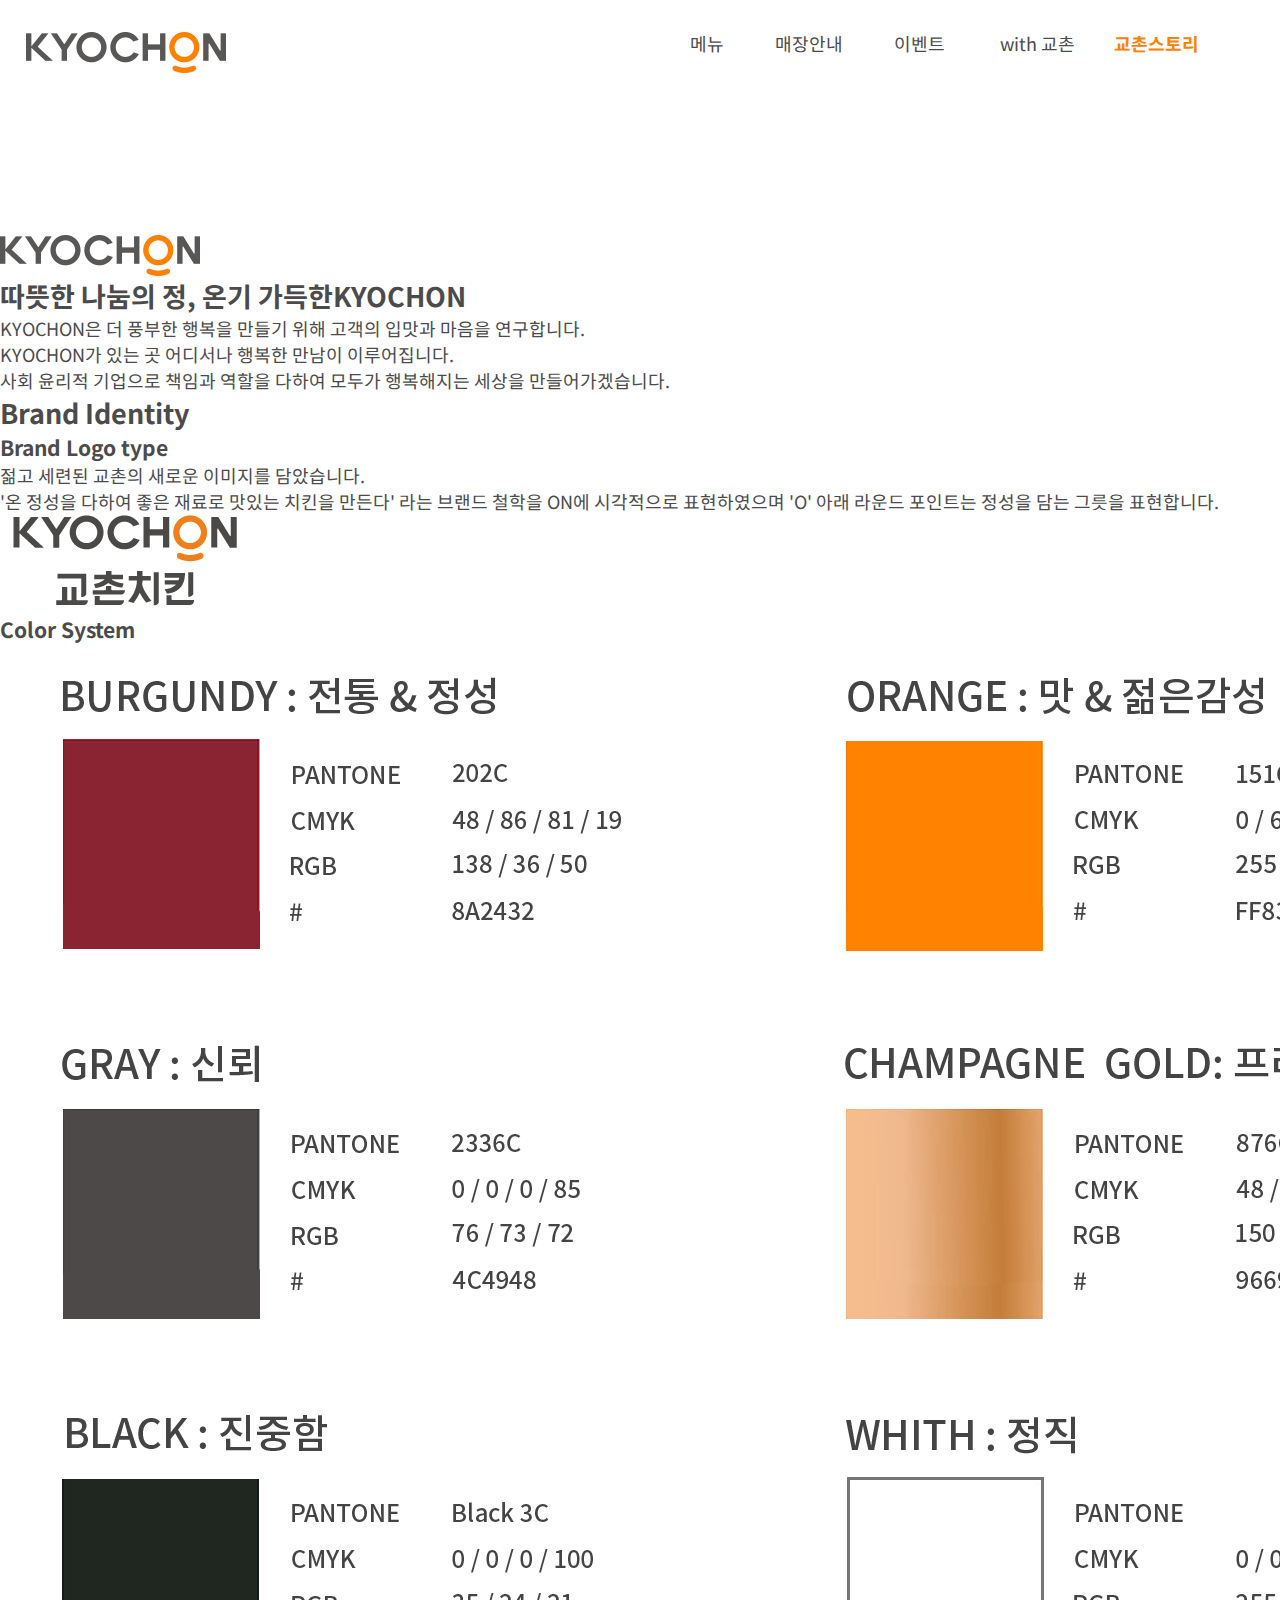
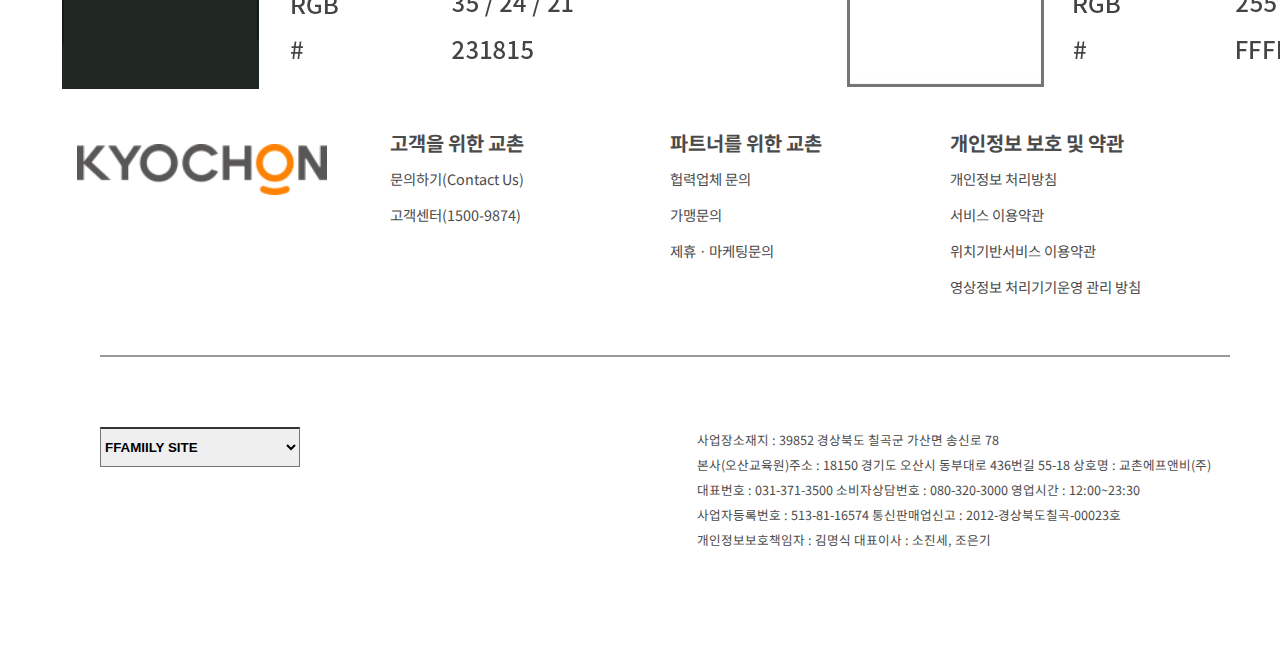
==== sub/index.html @ 92b2015c "20220109" ====
<!doctype html>
<html>
<head>
<meta charset="utf-8">

<title>KYOCHON : 김소희 포트폴리오</title>
  <!--[if lt IE 9]>
      <script src="js/html5.js"></script>
   <![endif]-->
<link href="../css/common.css" rel="stylesheet" type="text/css">
<link href="../css/main.css" rel="stylesheet" type="text/css">
<link href="../css/sub.css" rel="stylesheet" type="text/css">
<script src="../js/jquery-3.1.1.min.js" type="text/javascript"></script>
<script src="../js/jquery.js">  </script>


<body>
   <header id="header">
		<div class="inner">
		  <h1  class="logo">
			  <a href="../index.html"><img src="../image/logo.png" alt="logo"></a>
		 </h1>
		 <ul class="nav">
			 <li class="fri_li"><a href="#">메뉴</a>
				 <ul class="small_ul">
					 <li><a href="#">치킨</a></li>
					 <li><a href="#">햄버거</a></li>
					 <li><a href="#">수제맥주</a></li>
					 <li><a href="#">사이드</a></li>
				  </ul>
			  </li>
			  <li  class="sec_li"><a href="#">매장안내</a>
				  <ul class="small_ul">
					  <li><a href="#">국내매장</a></li>
					  <li><a href="#">해외매장</a></li>
				   </ul>
			  </li>
			  <li  class="thi_li"><a href="#">이벤트</a>
				  <ul class="small_ul">
					  <li><a href="#">이벤트 참여</a></li>
					  <li><a href="#">당첨자발표</a></li>
				   </ul>
			  </li>
			  <li  class="fou_li"><a href="#">with 교촌
			  </a>
				  <ul class="small_ul">
					  <li><a href="#">나눔 캠페인</a></li>
					  <li><a href="#">가맹점 문의</a></li>
				   </ul>
			 </li>
			<li  class="fif_li"><a href="#">교촌스토리</a>
					 <ul class="small_ul">
						 <li class="story"><a href="index.html">교촌스토리</a></li>
						 <li><a href="#">CEO 인사말</a></li>
						 <li><a href="#">PR센터</a></li>
						 <li><a href="#">공지사항</a></li>  
					  </ul>
			 </li>
		  </ul>        
		 
</header>
<section id="section06">
	<P><img src="../image/logo.png" alt="logo"></P>
	<h2>따뜻한 나눔의 정, 온기 가득한<span>KYOCHON</span></h2>
	<P><span>KYOCHON</span>은 더 풍부한 행복을 만들기 위해 고객의 입맛과 마음을 연구합니다.</p>
		<P><span>KYOCHON</span>가 있는 곳 어디서나 행복한 만남이 이루어집니다.</p>
		<P>사회 윤리적 기업으로 책임과 역할을 다하여 모두가 행복해지는 세상을 만들어가겠습니다.</P>
</section>


<section id="section07">
	<h2>Brand Identity</h2>
	<h3>Brand Logo type</h3>
	<p>젊고 세련된 교촌의 새로운 이미지를 담았습니다.</p>
	<p>'온 정성을 다하여 좋은 재료로 맛있는 치킨을 만든다' 라는 브랜드 철학을 ON에 시각적으로 표현하였으며
		'O' 아래 라운드 포인트는 정성을 담는 그릇을 표현합니다.</p>
		<div>
		<p><img src="../image/logo02.png" alt="logo"></p>
		<p><img src="../image/logo03.png" alt="logo"></p></div>

	<h3>Color System</h3>
	<p><img src="../image/colorchart.png" alt="color"></p>	
</section>


<footer id="footer">	

		<p><img src="../image/logo.png" alt="logo"></p>
		<div class="frist">
<ul>
<li>고객을 위한 교촌</li>
<li><a href="#">문의하기(Contact Us)</a></li>
<li>고객센터(1500-9874)</li>
</ul>
<ul>
<li>파트너를 위한 교촌</li>
<li><a href="#">헙력업체 문의</a></li>
<li><a href="#">가맹문의</a></li>
<li><a href="#">제휴ㆍ마케팅문의</a></li></ul>
<ul>
<li>개인정보 보호 및 약관</li>
<li><a href="">개인정보 처리방침</a></li>
<li><a href="">서비스 이용약관</a></li>
<li><a href="">위치기반서비스 이용약관</a></li>
<li><a href="">영상정보 처리기기운영 관리 방침</a></li></ul>
</div>
<div class="foot_bottom">
<div class="big_div"> 
	<select title="FFAMIILY SITE" class="selcet"> 
		<option value="0">FFAMIILY SITE</option>
		<option value="교촌 F&B">교촌 F&B</option> 
		<option value="GLOBAL 교촌">GLOBAL 교촌</option> 
		<option value="교촌 JAPAN">교촌 JAPAN</option>
		 <option value="교촌  USA">교촌  USA</option> 
		 <option value="교촌 CHINA">교촌 CHINA</option>
		 <option value="교촌 EUROPE">교촌 EUROPE</option> </select></div>
<div class="foot_text">
<p>사업장소재지 : 39852 경상북도 칠곡군 가산면 송신로 78
	<br>본사(오산교육원)주소 : 18150 경기도 오산시 동부대로 436번길 55-18
	상호명 : 교촌에프앤비(주)<br> 대표번호 : 031-371-3500                   
	소비자상담번호 : 080-320-3000 영업시간 : 12:00~23:30
	<br>사업자등록번호 : 513-81-16574 
	통신판매업신고 : 2012-경상북도칠곡-00023호 
	<br>개인정보보호책임자 : 김명식                                  대표이사 : 소진세, 조은기
	</p>

</div>
</div>
</footer>
</body>
</html>
---- css/common.css ----
@charset "utf-8";
@import url('https://fonts.googleapis.com/css2?family=Noto+Sans+KR:wght@100;300;400;500;700;900&display=swap');
* {margin:0; padding:0;}
html{font-size:18px;  position: relative;;
  } 
     body{font-size: 18px ;font-family: 'Noto Sans KR', sans-serif;
          color:#4b4b4b;  position: relative; 
        }
ul, ol, li{list-style-type:none}
img, fieldset{border:none;vertical-align: middle}
hr {clear:both;border:none}
a {color:inherit;text-decoration:none}
table{border-collapse:collapse}
input, textarea {color:inherit;font-size:inherit;
       font-family:inherit;
       vertical-align: middle}
button{outline:0}
---- css/main.css ----
#wrap{width: 100%; position: relative;overflow:hidden}

.inner{margin: 0 auto}

#header {
  z-index: 9999999;width: 100%;left:0;top:0px;height:85px;background: rgba(255, 255, 255, 0.658);
margin-bottom:150px;}
#header  .logo{width:200px;height:200px; position:relative;top:20px;left:2%}
#header  .logo img{width:100%; }

#header .inner .nav{ z-index: 9999999;max-width: 1800px;font-weight: 1.5rem;
    display: flex; 
  text-align: center;flex-wrap: wrap; max-width:800x;justify-content: flex-end; position: absolute;right:5%}

#header  .inner{display: flex;flex-wrap: nowrap;
                position: relative;}
#header .nav > li{ position:relative;}
#header .nav > li > a{display:block;text-align:center;padding-top:30px;padding-bottom:30px;}
 /* #header .nav > li:hover > a{border-bottom:2px solid #fd8204}*/
 #header .nav > li a:hover{border-bottom:2px solid #fd8204}
#header .nav > li:hover ul{background-color: #ffffff;opacity: 1;}/*
#header .nav > li ul{border:2px solid #fd810425}*/
#header .nav > li ul > li{border-bottom:2px solid #fff}
#header .nav > li ul > li:last-child{border-bottom: none;}
#header .nav .small_ul> li{line-height:35px;width: 100%;background:#fbd85857;color: #444444;font-size: 0.8rem;}
#header .nav .small_ul> li a{width: 100%;}
#header .nav .small_ul> li:hover{background: #fd8204;color:#fff}

.fif_li > a:nth-child(1){font-weight: 700;color:#fd8204}
.fif_li  .small_ul .story{font-weight: 700;}
.fif_li .small_ul{font-weight: 400;}

 #header .nav ul{padding: 0px 0px; 
    line-height: 1.5em; overflow: hidden; opacity: 0;  transition: 0.8s ease;
	transform:translate(-50%,0);
	text-align:center;}


#header .nav >li ul{width: 100%;position:relative; margin: 0 25px; }
#header .nav > .fri_li ul{left: 25%;}
#header .nav > .sec_li ul{left: 27%;}
#header .nav > .thi_li ul{left: 29%;}
#header .nav > .fou_li ul{left: 29%;}
#header .nav > .fif_li ul{left: 29%;}


#section01{margin-bottom:80px}
#section01 > div{position: relative;display: flex;justify-content: space-between;}
#section01 > div p:nth-child(1){width:800px;position: relative;padding-top:60px}
#section01 > div p:nth-child(1) img{width: 100%;}
#section01 > div p:nth-child(2){width:850px;}
#section01 > div p:nth-child(2) img{width: 100%;}
#section01 > div p:nth-child(3){position: absolute;right:40%;top:-25%;width: 700px;z-index: 99;}
#section01 > div p:nth-child(3) img{width: 100%;}
#section01 > div p:nth-child(4){font-size: 6.8rem;color:#FD8203;font-weight:900;
    position: absolute;right:40%;top:5%;}



#section02{text-align: center;position: relative;height: 700px; margin-bottom:170px}
#section02  h2{color : #FD8203;font-size: 3rem;margin-bottom:10px;padding-top:150px}
#section02  h3{font-size: 5rem;}
#section02   p:nth-child(3){margin-bottom: 20px;}
#section02   p:nth-child(4){font-size:1.2rem;}
#section02   p:nth-child(4) span{font-weight: 700;}
#section02   p:nth-child(5){position:absolute;right:2%;top:0;max-width: 300px;}
#section02   p:nth-child(5) img{width:100%;}
/*
@keyframes one{
0%{opacity: 0;padding-top:150px}
100% {opacity: 1; padding-top:0}}*/
#section02   p:nth-child(6){position:relative;left:2%;max-width: 300px;
	margin-top:-200px;}
#section02   p:nth-child(6) img{width:100%;}


#section03{margin-bottom: 200px;text-align: center;}
#section03 h2{color : #FD8203;font-size: 3rem;margin-bottom:25px;}
#section03 h3{font-size:1.2rem;}
#section03 .image_mov{position: relative; margin-top:100px; height:375px;margin-bottom: 80px;}
#section03 .image_mov .back{position: absolute; bottom: 0; left: 0; right: 0; height: 214px; background: white;}
#section03 .image_mov .menu{ position: absolute; top:0; bottom: 0; left: 0; right: 0; z-index: 2;
	background: transparent url("../image/log.png") repeat-x left top; background-size: auto 375px;;
	animation: movement 20s linear infinite;
}
@media all and (max-width: 750px){
	#scrtion3{padding-top: 160px;}
	#section03 .image_mov{margin-top: 38.400vw; height: 255px;}
	#section03 .image_mov .back{height: 130px;}
	#section03 .image_mov .menu{background-size: auto 255px;}
	@keyframes movement{
		0% {
			background-position:0px 0px;
		}
		100%{
			background-position: 2426px 0px;
		}
	}
	@keyframes movement {
		0% {
			background-position:0px 0px;
		}
		100%{
			background-position: 2426px 0px;
		}
	}
}
@media all and (min-width: 751px){
	@keyframes movement{
		0% {
			background-position:0px 0px;
		}
		100%{
			background-position: 3567px 0px;
		}
	}
	@keyframes movement {
		0% {
			background-position:0px 0px;
		}
		100%{
			background-position: 3567px 0px;
		}
    }
}

#section03 p:last-child{border: 2px solid #444444;width: 130px; padding:10px 25px;text-align: left;
    position: relative;left:45%;transition: 0.5s ease;}
#section03 p:last-child:hover{border: 2px solid #F9B02B; border-radius:15px;}
#section03 p:last-child a img{width: 20%;margin-left:35px;}
#section03 p:last-child a{width: 100%;}


#section04{text-align: center;margin-bottom: 200px;}
#section04 h2{color : #FD8203;font-size: 3rem;margin-bottom:25px;}
#section04 h3{font-size:1.2rem;margin-bottom: 50px;}
#section04 p:nth-child(3){border: 2px solid #444444;width: 130px; padding:10px 25px;text-align: left;
position: relative;left:45%;margin-bottom:80px;transition: 0.5s ease;}
#section04 p:nth-child(3):hover{border: 2px solid #F9B02B; border-radius:15px;}
#section04 p:nth-child(3) a img{width: 20%;margin-left:50px;}
#section04  p:nth-child(3) a{width:100%;}
#section04 .sec03_img{background:url(../image/map01.png) no-repeat ;max-width:1250px;height: 700px;animation:  map 5s infinite; transition: ease; background-size: cover;margin: 0 auto;}
@keyframes map{
	0%{background:url(../image/map01.png) no-repeat}
	50%{background:url(../image/map.png) no-repeat}
	90%{background:url(../image/map01.png) no-repeat}
	100%{background:url(../image/map01.png) no-repeat}

}

#section05{text-align: center;background: url(../image/bule_bar.png) no-repeat; color: #fff;background-size: cover;margin-bottom: 100px; }
#section05 > div{padding-bottom: 50px;}
#section05 h2{color:#fff;font-size: 3rem;margin-bottom:30px;padding-top:80px}
#section05 p:nth-child(2){font-size: 1.3rem;margin-bottom:30px}
#section05 p:nth-child(3){border: 2px solid #fff;width:230px; padding:10px 25px;text-align: left;
    position: relative;left:43%; transition: 0.5s ease;}
#section05 p:nth-child(3):hover{border: 2px solid #F9B02B; border-radius:15px;background:#F9B02B}
#section05 p:nth-child(3) a img{width: 20%;margin-left:50px;}
#section05  p:nth-child(3) a{width: 100%;}


#footer .frist  > ul li:nth-child(1){font-weight: 700;font-size: 1.1rem;}
#footer .frist {display: flex;justify-content: right;margin-right:50px; border-bottom:2px solid #999;padding-bottom: 50px;margin-left: 100px;position: relative;top:-70px;}


#footer  > p{width:250px;left:6%;position: relative;}
#footer  > p img{width: 100%;}
#footer .frist > ul{width:200px;line-height: 2rem;margin-right:80px;}
#footer .frist >  ul li{font-size: 0.8rem;}
#footer{margin-bottom: 200px;}
#footer .foot_bottom{display: flex;}
.foot_text p{position: absolute;right:7%;font-size: 0.7rem;line-height:25px;}
.foot_text{position: relative;width: 100%;}
#footer .selcet{width: 200px;font-weight: 700;/*border-bottom: 2px solid #333;*/
		border-top: 2px solid #333;padding:10px 0;margin-left: 100px;position:relative;transition: all ease;}
#footer .selcet ul{
    line-height: 1.5em; overflow: hidden; transition: all 1s ease;
	width: 100%;position: absolute;top:50px;opacity: 0;}
#footer .selcet > li:hover ul{display: block;top:-170px;transition: all 1s ease;background:#fff;opacity: 1;}
#footer .selcet > li{z-index: 1;}
#footer .selcet > li ul{z-index: 999999;}
#footer .selcet > li ul li:hover{color:#F9B02B;}
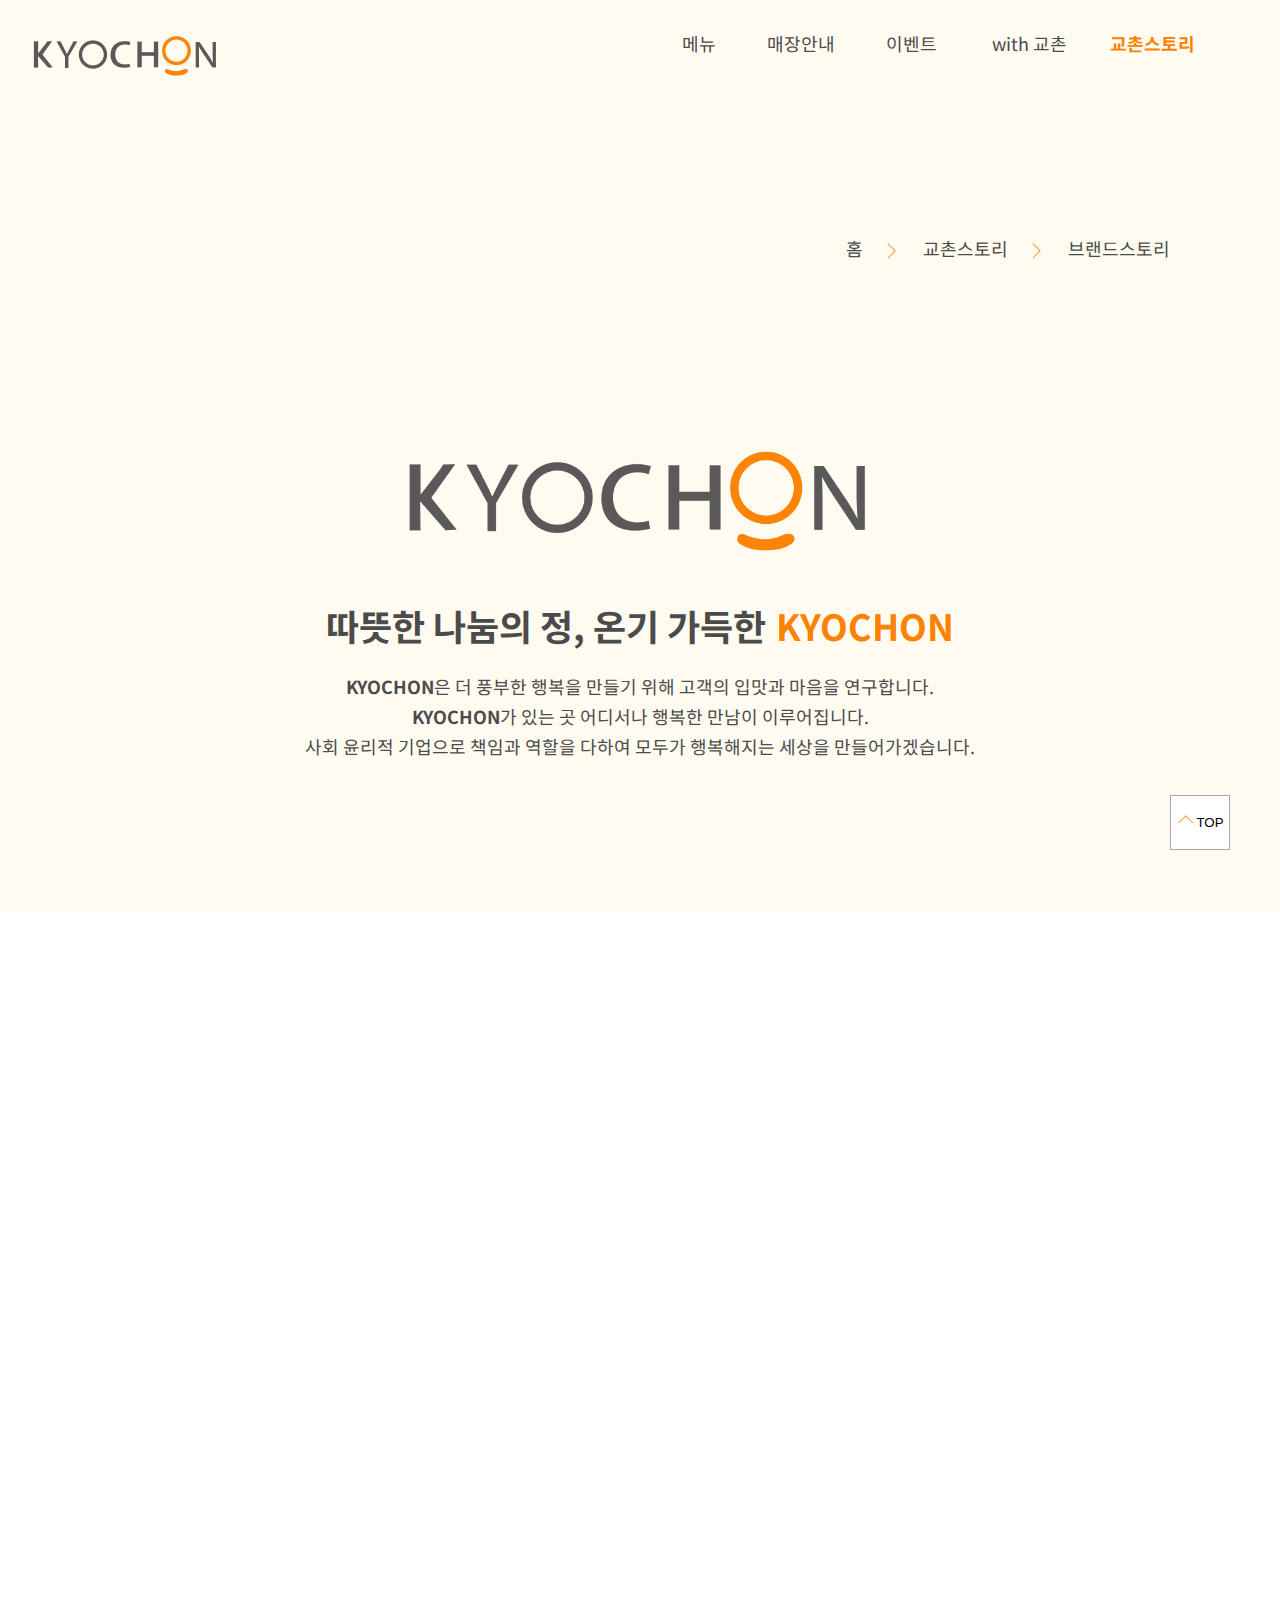
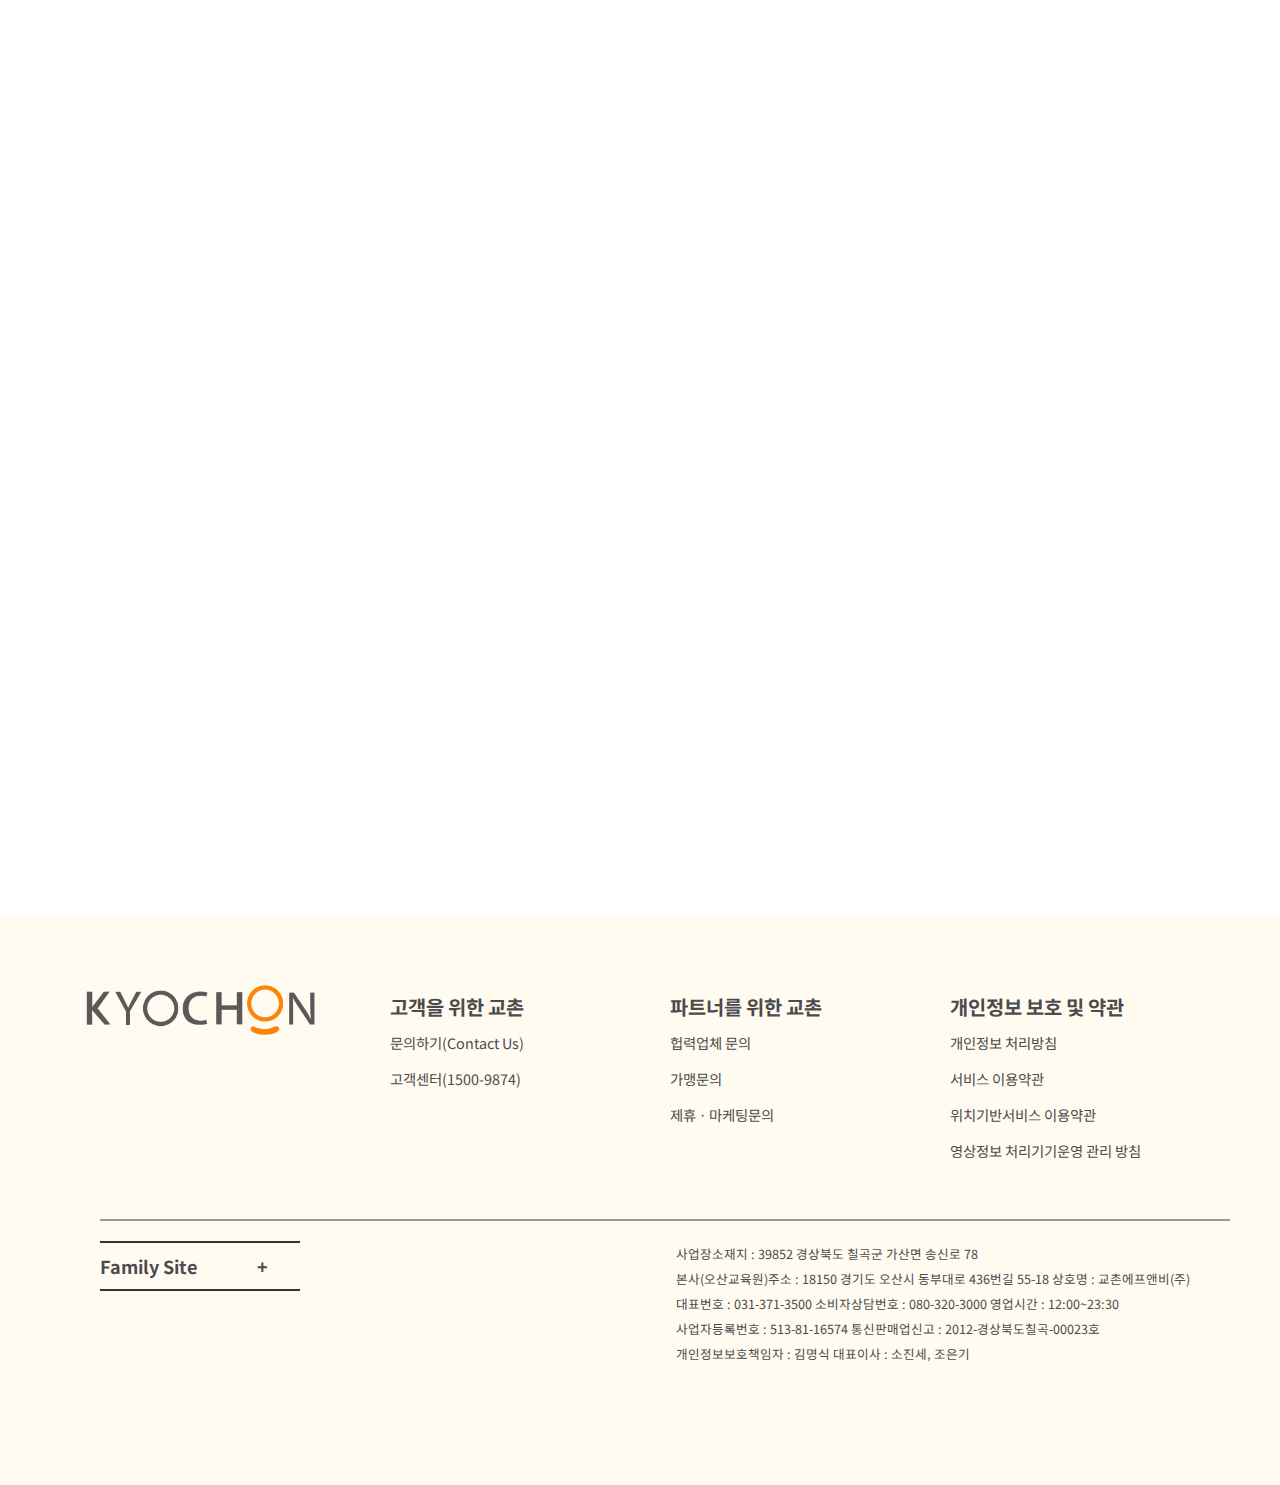
==== commit ddd1db52: "20220109" ====
--- a/sub/index.html
+++ b/sub/index.html
@@ -8,11 +8,12 @@
       <script src="js/html5.js"></script>
    <![endif]-->
 <link href="../css/common.css" rel="stylesheet" type="text/css">
-<link href="../css/main.css" rel="stylesheet" type="text/css">
-<link href="../css/sub.css" rel="stylesheet" type="text/css">
+<link href="css/sub.css" rel="stylesheet" type="text/css">
 <script src="../js/jquery-3.1.1.min.js" type="text/javascript"></script>
 <script src="../js/jquery.js">  </script>
-
+<link href="https://unpkg.com/aos@2.3.1/dist/aos.css" rel="stylesheet">
+<script src="https://unpkg.com/aos@2.3.1/dist/aos.js"></script>
+<script src="../js/main.js">  </script>
 
 <body>
    <header id="header">
@@ -50,7 +51,7 @@
 			 </li>
 			<li  class="fif_li"><a href="#">교촌스토리</a>
 					 <ul class="small_ul">
-						 <li class="story"><a href="index.html">교촌스토리</a></li>
+						 <li class="story"><a href="index.html">브랜드스토리</a></li>
 						 <li><a href="#">CEO 인사말</a></li>
 						 <li><a href="#">PR센터</a></li>
 						 <li><a href="#">공지사항</a></li>  
@@ -59,34 +60,41 @@
 		  </ul>        
 		 
 </header>
-<section id="section06">
-	<P><img src="../image/logo.png" alt="logo"></P>
+<section id="section01">
+	<div class="sec01_nav">
+	<a href="../index.html">홈</a>
+		<p><img src="../image/minigo.png" alt="mini_go"></p><a href="#">교촌스토리</a>
+		<p><img src="../image/minigo.png" alt="mini_go"></p><a href="index.html">브랜드스토리</a></p></div>
+	<p class="logo" ><img src="../image/logo.png" alt="logo"></p>
 	<h2>따뜻한 나눔의 정, 온기 가득한<span>KYOCHON</span></h2>
+	<div class="sec01_text">
 	<P><span>KYOCHON</span>은 더 풍부한 행복을 만들기 위해 고객의 입맛과 마음을 연구합니다.</p>
 		<P><span>KYOCHON</span>가 있는 곳 어디서나 행복한 만남이 이루어집니다.</p>
 		<P>사회 윤리적 기업으로 책임과 역할을 다하여 모두가 행복해지는 세상을 만들어가겠습니다.</P>
-</section>
+	</div></section>
 
 
-<section id="section07">
-	<h2>Brand Identity</h2>
+<section id="section02" data-aos="zoom-in" 
+data-aos-easing="ease-out-cubic"
+data-aos-duration="2000">
+	<h2>Brand Identity</h2>	
 	<h3>Brand Logo type</h3>
-	<p>젊고 세련된 교촌의 새로운 이미지를 담았습니다.</p>
-	<p>'온 정성을 다하여 좋은 재료로 맛있는 치킨을 만든다' 라는 브랜드 철학을 ON에 시각적으로 표현하였으며
+	<p>젊고 세련된 교촌의 새로운 이미지를 담았습니다.<br>
+	'온 정성을 다하여 좋은 재료로 맛있는 치킨을 만든다' 라는 브랜드 철학을 ON에 시각적으로 표현하였으며<br>
 		'O' 아래 라운드 포인트는 정성을 담는 그릇을 표현합니다.</p>
 		<div>
-		<p><img src="../image/logo02.png" alt="logo"></p>
+		<p><img src="../image/logo.png" alt="logo"></p>
 		<p><img src="../image/logo03.png" alt="logo"></p></div>
 
 	<h3>Color System</h3>
-	<p><img src="../image/colorchart.png" alt="color"></p>	
+	<p class="colorchart"><img src="../image/colorchart.png" alt="color"></p>	
 </section>
 
 
 <footer id="footer">	
 
-		<p><img src="../image/logo.png" alt="logo"></p>
-		<div class="frist">
+	<p><img src="../image/logo.png" alt="logo"></p>
+	<div class="frist">
 <ul>
 <li>고객을 위한 교촌</li>
 <li><a href="#">문의하기(Contact Us)</a></li>
@@ -105,27 +113,37 @@
 <li><a href="">영상정보 처리기기운영 관리 방침</a></li></ul>
 </div>
 <div class="foot_bottom">
-<div class="big_div"> 
-	<select title="FFAMIILY SITE" class="selcet"> 
-		<option value="0">FFAMIILY SITE</option>
-		<option value="교촌 F&B">교촌 F&B</option> 
-		<option value="GLOBAL 교촌">GLOBAL 교촌</option> 
-		<option value="교촌 JAPAN">교촌 JAPAN</option>
-		 <option value="교촌  USA">교촌  USA</option> 
-		 <option value="교촌 CHINA">교촌 CHINA</option>
-		 <option value="교촌 EUROPE">교촌 EUROPE</option> </select></div>
+	<ul class="selcet"> 
+		<li><a href="#">Family Site &nbsp &nbsp &nbsp &nbsp &nbsp &nbsp &nbsp +</a>
+			<ul class="small_sel">
+		<li><a href="#">교촌 F&B</a></li>
+		<li><a href="#">GLOBAL 교촌</a></li>
+		<li><a href="#">교촌 JAPAN</a></li>
+		<li><a href="#">교촌  USA</a></li>
+		<li><a href="#">교촌 CHINA</a></li>
+		<li><a href="#">교촌 EUROPE</a></li>
+	</ul></li></ul>
+
 <div class="foot_text">
 <p>사업장소재지 : 39852 경상북도 칠곡군 가산면 송신로 78
-	<br>본사(오산교육원)주소 : 18150 경기도 오산시 동부대로 436번길 55-18
-	상호명 : 교촌에프앤비(주)<br> 대표번호 : 031-371-3500                   
-	소비자상담번호 : 080-320-3000 영업시간 : 12:00~23:30
-	<br>사업자등록번호 : 513-81-16574 
-	통신판매업신고 : 2012-경상북도칠곡-00023호 
-	<br>개인정보보호책임자 : 김명식                                  대표이사 : 소진세, 조은기
-	</p>
+<br>본사(오산교육원)주소 : 18150 경기도 오산시 동부대로 436번길 55-18
+상호명 : 교촌에프앤비(주)<br> 대표번호 : 031-371-3500                   
+소비자상담번호 : 080-320-3000 영업시간 : 12:00~23:30
+<br>사업자등록번호 : 513-81-16574 
+통신판매업신고 : 2012-경상북도칠곡-00023호 
+<br>개인정보보호책임자 : 김명식                                  대표이사 : 소진세, 조은기
+</p>
 
 </div>
 </div>
+
+
 </footer>
+
+<button class="top"><img src="../image/minigo.png" alt="minigo">TOP</button>
 </body>
+<script src="dist/aos.js"></script>
+<script>
+  if (!window.Cypress) AOS.init();
+</script>
 </html>
--- a/sub/css/sub.css
+++ b/sub/css/sub.css
@@ -0,0 +1,96 @@
+#header {
+    z-index: 9999999;width: 100%;left:0;top:0px;height:85px;background:#FFFBF1;
+padding-bottom:150px;}
+  #header  .logo{width:200px;height:200px; position:relative;top:20px;left:2%}
+  #header  .logo img{width:100%; }
+  
+  #header .inner .nav{ z-index: 9999999;max-width: 1800px;font-weight: 1.5rem;
+      display: flex; 
+    text-align: center;flex-wrap: wrap; max-width:800x;justify-content: flex-end; position: absolute;right:5%}
+  
+  #header  .inner{display: flex;flex-wrap: nowrap;
+                  position: relative;}
+  #header .nav > li{ position:relative;}
+  #header .nav > li > a{display:block;text-align:center;padding-top:30px;padding-bottom:30px;}
+   /* #header .nav > li:hover > a{border-bottom:2px solid #fd8204}*/
+   #header .nav > li a:hover{border-bottom:2px solid #fd8204}
+  #header .nav > li:hover ul{background-color: #ffffff;opacity: 1;}/*
+  #header .nav > li ul{border:2px solid #fd810425}*/
+  #header .nav > li ul > li{border-bottom:2px solid #fff}
+  #header .nav > li ul > li:last-child{border-bottom: none;}
+  #header .nav .small_ul> li{line-height:35px;width: 100%;background:#fbd85857;color: #444444;font-size: 0.8rem;}
+  #header .nav .small_ul> li a{width: 100%;}
+  #header .nav .small_ul> li:hover{background: #fd8204;color:#fff}
+  
+  .fif_li > a:nth-child(1){font-weight: 700;color:#fd8204}
+  .fif_li  .small_ul .story{font-weight: 700;}
+  .fif_li .small_ul{font-weight: 400;}
+  
+   #header .nav ul{padding: 0px 0px; 
+      line-height: 1.5em; overflow: hidden; opacity: 0;  transition: 0.8s ease;
+      transform:translate(-50%,0);
+      text-align:center;}
+  
+  
+  #header .nav >li ul{width: 100%;position:relative; margin: 0 25px; }
+  #header .nav > .fri_li ul{left: 25%;}
+  #header .nav > .sec_li ul{left: 27%;}
+  #header .nav > .thi_li ul{left: 29%;}
+  #header .nav > .fou_li ul{left: 29%;}
+  #header .nav > .fif_li ul{left: 29%;}
+  
+
+
+  #section01{background:#FFFBF1;margin-bottom:100px}
+  #section01 .sec01_nav{position: relative;right:0px;display: flex;justify-content: flex-end;margin-right: 50px;margin-bottom:150px}
+  #section01 .sec01_nav img{width: 100%;}
+  #section01 .sec01_nav p{width: 20px;margin: 0 20px}
+  #section01 .logo{width: 500px;margin:0 auto}
+  #section01 .logo img{width: 100%;}
+  #section01 h2{text-align: center; font-size: 2rem;margin-bottom:20px}
+  #section01 h2 span{color:#fd8204; margin-left:10px;  }
+  #section01 .sec01_text{padding-bottom:150px;text-align: center;line-height: 30px;}
+  #section01 .sec01_text span{font-weight: 700;}
+
+#section02{margin:0 auto;text-align: center; }
+#section02 h2{font-size: 3rem;margin-bottom:80px}
+#section02 h3{width:250px;background:#FFD375;margin:0 auto 50px auto;padding:10px;font-weight: 500; color: #fff;font-size: 1rem;border-radius:30px;position: relative;}
+#section02 h3::before{content: '';position:absolute;width:200px;
+    background:#FFD375;height: 3px;left:-200px;top:48%}
+#section02 h3::after{content: '';position:absolute;width:200px;
+        background:#FFD375;height: 3px;right:-200px;top:48%}
+#section02 p{line-height: 30px; margin-bottom: 100px;}
+#section02 div{display: flex;margin-bottom:100px}
+#section02 div p{width:calc((100% - 150px)/3);margin: 0 auto;}
+#section02 div p img{width: 100%;}
+#section02 .colorchart{margin:  0 auto;width: 900px;margin-bottom:100px}
+#section02 .colorchart img{width: 100%;}
+
+#footer .frist  > ul li:nth-child(1){font-weight: 700;font-size: 1.1rem;}
+#footer .frist  > ul li:nth-child(1):hover{text-decoration: none;}
+#footer .frist  > ul> li{font-size: 0.8rem;}
+#footer .frist  > ul> li:hover{text-decoration: underline;}
+#footer .frist {display: flex;justify-content: right;margin-right:50px; border-bottom:2px solid #999;padding-bottom: 50px;margin-left: 100px;position: relative;top:-70px;}
+
+
+#footer  > p{width:250px;left:6%;position: relative;}
+#footer  > p img{width: 100%;}
+#footer .frist > ul{width:200px;line-height: 2rem;margin-right:80px;}
+
+#footer{background:#FFFBF1;height:520px;padding-top: 50px;}
+#footer .foot_bottom{display: flex;margin-top:-50px}
+.foot_text p{position: absolute;right:7%;font-size: 0.7rem;line-height:25px;}
+.foot_text{width: 800px;}
+#footer .selcet{width: 200px;font-weight: 700;border-bottom: 2px solid #333;
+		border-top: 2px solid #333;padding:10px 0;margin-left: 100px;position:relative;transition: all ease;}
+#footer .selcet ul{
+    line-height: 1.5em; overflow: hidden; transition: all 1s ease;
+	width: 100%;position: absolute;top:50px;opacity: 0;height: 190px;}
+#footer .selcet > li:hover ul{display: block;top:-195px;transition: all 1s ease;background:#fff;opacity: 1;}
+#footer .selcet > li{z-index: 1;}
+#footer .selcet > li ul{z-index: 999999;}
+#footer .selcet > li ul li{font-size: 0.8rem; padding: 5px 0}
+#footer .selcet > li ul li:hover{color:#F9B02B;}
+.top{position:fixed;right:50px;bottom:50px;z-index:9999;
+    width:60px;height:55px;background:#fff;border: 1px solid rgb(167, 167, 167);transition: all ease}
+    .top img{width: 20px;height: 20px;transform:rotate(-90deg);margin-top:-10px}
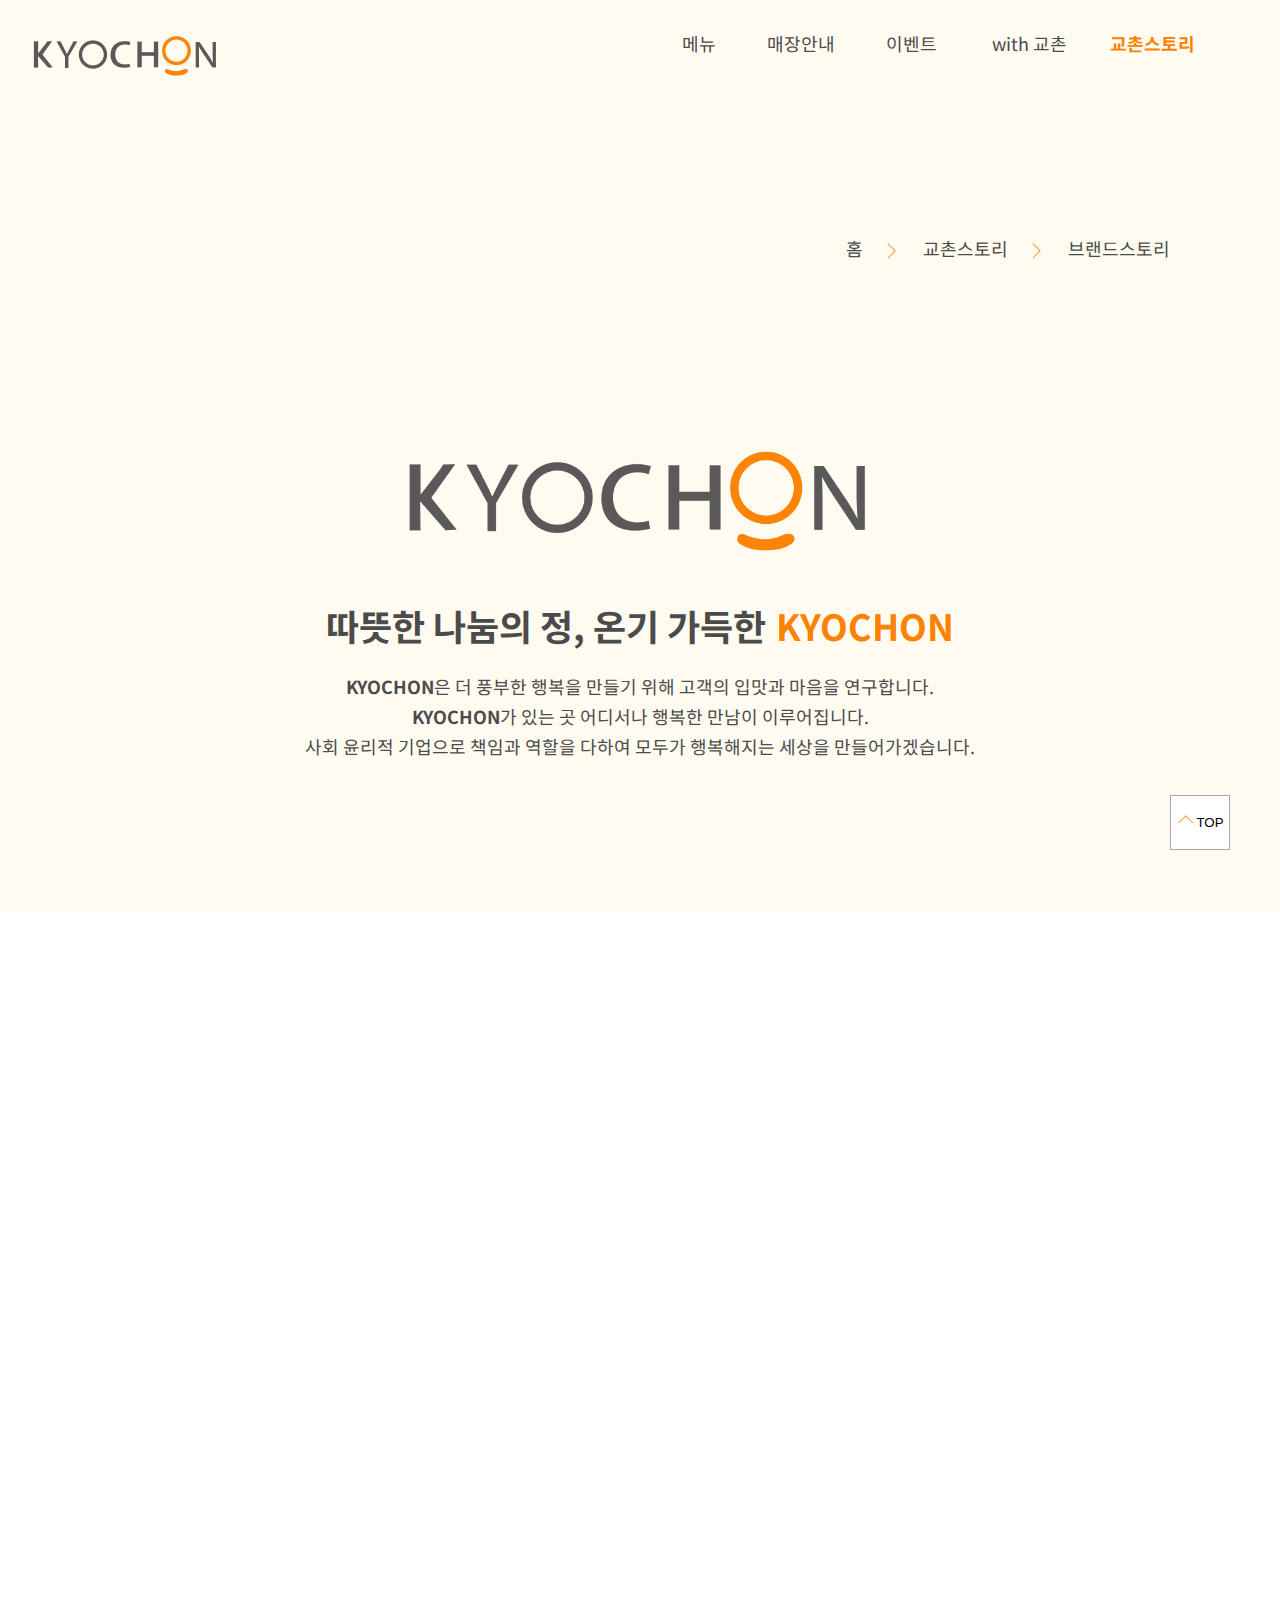
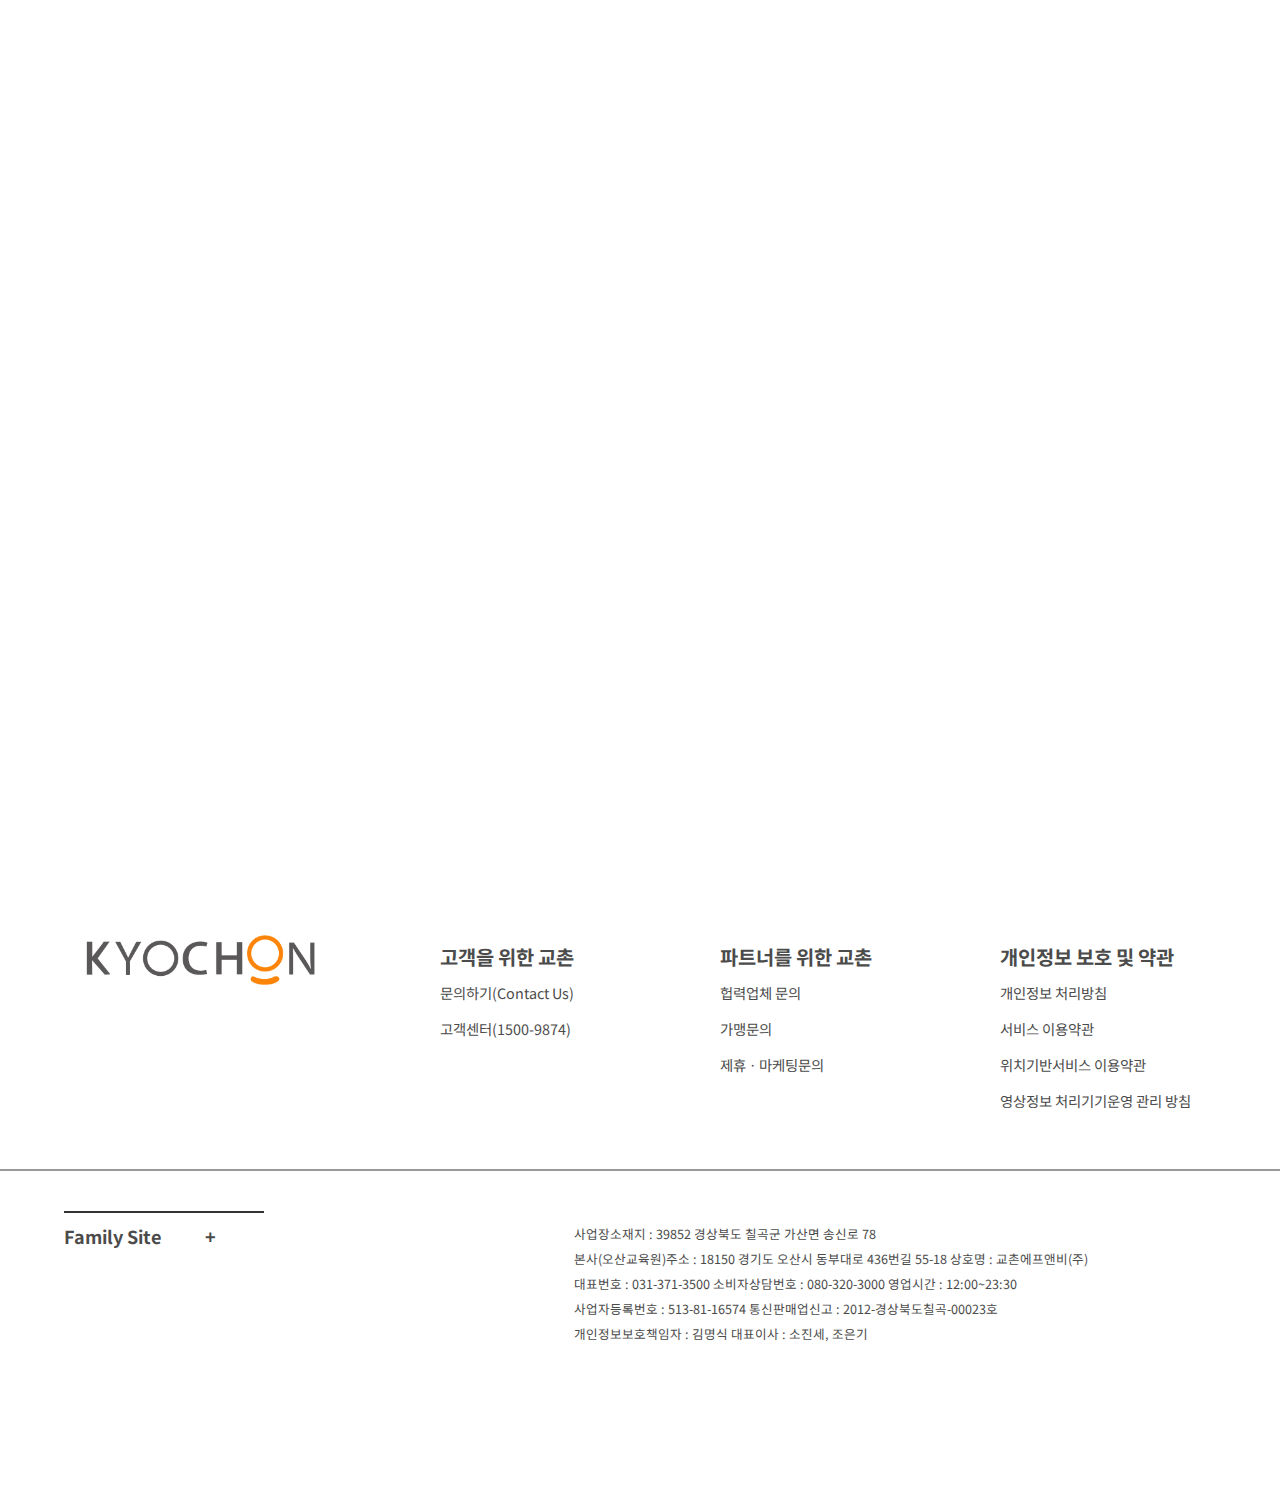
==== commit 1eed24e0: "20220110" ====
--- a/sub/index.html
+++ b/sub/index.html
@@ -79,7 +79,7 @@
 data-aos-duration="2000">
 	<h2>Brand Identity</h2>	
 	<h3>Brand Logo type</h3>
-	<p>젊고 세련된 교촌의 새로운 이미지를 담았습니다.<br>
+	<p class="sec02_text">젊고 세련된 교촌의 새로운 이미지를 담았습니다.<br>
 	'온 정성을 다하여 좋은 재료로 맛있는 치킨을 만든다' 라는 브랜드 철학을 ON에 시각적으로 표현하였으며<br>
 		'O' 아래 라운드 포인트는 정성을 담는 그릇을 표현합니다.</p>
 		<div>
@@ -89,6 +89,7 @@
 	<h3>Color System</h3>
 	<p class="colorchart"><img src="../image/colorchart.png" alt="color"></p>	
 </section>
+
 
 
 <footer id="footer">	
@@ -113,29 +114,28 @@
 <li><a href="">영상정보 처리기기운영 관리 방침</a></li></ul>
 </div>
 <div class="foot_bottom">
-	<ul class="selcet"> 
-		<li><a href="#">Family Site &nbsp &nbsp &nbsp &nbsp &nbsp &nbsp &nbsp +</a>
-			<ul class="small_sel">
-		<li><a href="#">교촌 F&B</a></li>
-		<li><a href="#">GLOBAL 교촌</a></li>
-		<li><a href="#">교촌 JAPAN</a></li>
-		<li><a href="#">교촌  USA</a></li>
-		<li><a href="#">교촌 CHINA</a></li>
-		<li><a href="#">교촌 EUROPE</a></li>
-	</ul></li></ul>
+<div class="selcet"> 
+<div><p>Family Site &nbsp &nbsp &nbsp &nbsp &nbsp +</p>
+	<ul class="small_sel">
+<li><a href="#">교촌 F&B</a></li>
+<li><a href="#">GLOBAL 교촌</a></li>
+<li><a href="#">교촌 JAPAN</a></li>
+<li><a href="#">교촌  USA</a></li>
+<li><a href="#">교촌 CHINA</a></li>
+<li><a href="#">교촌 EUROPE</a></li>
+	</ul> </div></div>
 
 <div class="foot_text">
 <p>사업장소재지 : 39852 경상북도 칠곡군 가산면 송신로 78
-<br>본사(오산교육원)주소 : 18150 경기도 오산시 동부대로 436번길 55-18
-상호명 : 교촌에프앤비(주)<br> 대표번호 : 031-371-3500                   
-소비자상담번호 : 080-320-3000 영업시간 : 12:00~23:30
-<br>사업자등록번호 : 513-81-16574 
-통신판매업신고 : 2012-경상북도칠곡-00023호 
-<br>개인정보보호책임자 : 김명식                                  대표이사 : 소진세, 조은기
-</p>
+	<br>본사(오산교육원)주소 : 18150 경기도 오산시 동부대로 436번길 55-18
+	상호명 : 교촌에프앤비(주)<br> 대표번호 : 031-371-3500                   
+	소비자상담번호 : 080-320-3000 영업시간 : 12:00~23:30
+	<br>사업자등록번호 : 513-81-16574 
+	통신판매업신고 : 2012-경상북도칠곡-00023호 
+	<br>개인정보보호책임자 : 김명식                                  대표이사 : 소진세, 조은기
+	</p>
 
-</div>
-</div>
+</div>	</div>
 
 
 </footer>
--- a/sub/css/sub.css
+++ b/sub/css/sub.css
@@ -40,17 +40,44 @@
   #header .nav > .fif_li ul{left: 29%;}
   
 
+  @media screen and (max-width: 1250px){
+	#header .inner{display: block;}
+	#header .logo{margin:0 auto;height: 100px;}
+	#header .nav{position: relative;font-size: 0.8rem;margin:0 auto}
+	#header .nav >li ul{margin:0 15px}
+	#header .nav .small_ul> li{font-size: 0.7rem;width: 100%;}
+
+	}
+
+
 
   #section01{background:#FFFBF1;margin-bottom:100px}
   #section01 .sec01_nav{position: relative;right:0px;display: flex;justify-content: flex-end;margin-right: 50px;margin-bottom:150px}
   #section01 .sec01_nav img{width: 100%;}
   #section01 .sec01_nav p{width: 20px;margin: 0 20px}
-  #section01 .logo{width: 500px;margin:0 auto}
+  #section01 .logo{max-width: 500px;margin:0 auto}
   #section01 .logo img{width: 100%;}
   #section01 h2{text-align: center; font-size: 2rem;margin-bottom:20px}
   #section01 h2 span{color:#fd8204; margin-left:10px;  }
   #section01 .sec01_text{padding-bottom:150px;text-align: center;line-height: 30px;}
   #section01 .sec01_text span{font-weight: 700;}
+
+
+
+	@media screen and (max-width: 750px){
+    #section01{margin-bottom: 0px;}
+    #section01 .sec01_nav{margin-bottom: 20px;font-size: 0.8rem;margin-right: 0;}
+    #section01  h2{font-size: 1.7rem;}
+    #section01  h3{font-size: 1rem;margin:0 auto}
+    #section01  .sec01_text{font-size: 0.9rem;margin:0 auto;}
+    #section01  .sec01_text p:nth-child(1){width: 300px;margin:0 auto}
+    #section01  .sec01_text p:nth-child(2){width: 320px;margin:0 auto}
+    #section01  .sec01_text p:nth-child(3){width: 350px;margin:0 auto}
+
+    
+      }
+    
+
 
 #section02{margin:0 auto;text-align: center; }
 #section02 h2{font-size: 3rem;margin-bottom:80px}
@@ -63,34 +90,87 @@
 #section02 div{display: flex;margin-bottom:100px}
 #section02 div p{width:calc((100% - 150px)/3);margin: 0 auto;}
 #section02 div p img{width: 100%;}
-#section02 .colorchart{margin:  0 auto;width: 900px;margin-bottom:100px}
+#section02 .colorchart{margin:  0 auto;max-width: 900px;margin-bottom:100px}
 #section02 .colorchart img{width: 100%;}
 
-#footer .frist  > ul li:nth-child(1){font-weight: 700;font-size: 1.1rem;}
-#footer .frist  > ul li:nth-child(1):hover{text-decoration: none;}
-#footer .frist  > ul> li{font-size: 0.8rem;}
-#footer .frist  > ul> li:hover{text-decoration: underline;}
-#footer .frist {display: flex;justify-content: right;margin-right:50px; border-bottom:2px solid #999;padding-bottom: 50px;margin-left: 100px;position: relative;top:-70px;}
 
 
-#footer  > p{width:250px;left:6%;position: relative;}
+@media screen and (max-width: 750px){
+
+  #section02  h2{font-size: 1.7rem;}
+  #section02 h3{width:200px;font-size: 1rem;}
+  #section02 h3::before{content: '';width:100px;left:-100px;}
+  #section02 h3::after{content: '';width:100px;right:-100px;}
+  #section02 .sec02_text{font-size: 0.9rem;width: 300px;margin: 0 auto 30px auto}
+
+  
+    }
+
+#footer{margin-bottom: 200px;position: relative;}
+#footer .frist  > ul li:nth-child(1){font-weight: 700;font-size: 1.1rem;}
+#footer .frist {display: flex;justify-content: right;border-bottom:2px solid #999;padding-bottom: 50px;position: relative;top:-70px;}
+#footer  > p{max-width:250px;left:6%;position: relative;}
 #footer  > p img{width: 100%;}
 #footer .frist > ul{width:200px;line-height: 2rem;margin-right:80px;}
+#footer .frist >  ul li{font-size: 0.8rem;}
 
-#footer{background:#FFFBF1;height:520px;padding-top: 50px;}
-#footer .foot_bottom{display: flex;margin-top:-50px}
-.foot_text p{position: absolute;right:7%;font-size: 0.7rem;line-height:25px;}
-.foot_text{width: 800px;}
-#footer .selcet{width: 200px;font-weight: 700;border-bottom: 2px solid #333;
-		border-top: 2px solid #333;padding:10px 0;margin-left: 100px;position:relative;transition: all ease;}
-#footer .selcet ul{
+
+#footer .foot_bottom{position: relative;margin: 0;}
+#footer .foot_bottom .foot_text{position:absolute;font-size: 0.7rem;line-height:25px;right:15%;top:-20px;margin:0}
+#footer .foot_bottom .selcet{position: relative;left:5%;margin:0;width: 200px;}
+#footer .frist  > ul> li:hover{text-decoration: underline;}
+#footer .foot_bottom .selcet div:nth-child(1) p{width: 200px;font-weight: 700;
+	border-top: 2px solid #333;padding:10px 0;position:relative;transition: all ease;top:-30px;z-index: 1;}
+#footer .foot_bottom .small_sel{position: absolute;top:0px;height:0px;overflow: hidden;transition: all 1s ease;z-index: 999;width: 150px;opacity: 0;}
+#footer .foot_bottom .selcet  div:nth-child(1):hover ul{display: block;top:-216px;transition: all 1s ease;background:#fff;opacity: 1;;height:auto;}
+#footer .foot_bottom .selcet  div:nth-child(1) ul li:hover{color:#F9B02B;transition: all 0.3s ease}
+#footer .foot_bottom .selcet  div:nth-child(1) ul li{font-weight: 600; font-size: 0.8rem;padding:5px 0;}
+	/*
+#footer .selcet{
+#footer .foot_bottom .selcet div:nth-child(1){
     line-height: 1.5em; overflow: hidden; transition: all 1s ease;
-	width: 100%;position: absolute;top:50px;opacity: 0;height: 190px;}
-#footer .selcet > li:hover ul{display: block;top:-195px;transition: all 1s ease;background:#fff;opacity: 1;}
-#footer .selcet > li{z-index: 1;}
-#footer .selcet > li ul{z-index: 999999;}
-#footer .selcet > li ul li{font-size: 0.8rem; padding: 5px 0}
-#footer .selcet > li ul li:hover{color:#F9B02B;}
+	width: 100%;position: absolute;top:50px;opacity: 0;}
+
+#footer .foot_bottom .selcet li{z-index: 1;}
+#footer .foot_bottom .selcet li ul{z-index: 999999;}
+#footer .foot_bottom .selcet  ul li:hover{color:#F9B02B;}*/
+
+
+
+	@media screen and (max-width: 1250px) and (min-width:750px){
+	footer .frist > ul li:nth-child(1){font-size: 0.7rem;}
+	#footer p:nth-child(1){margin:0 auto}
+	#footer .frist{top:30px;margin:0; padding-right: 60px;}
+	#footer .foot_bottom{margin-top:120px}
+	#footer .frist > ul li:nth-child(1):hover{text-decoration: none;}
+	#footer .frist > ul{margin-right: 20px;}
+	#footer .foot_bottom .foot_text{top:50px;left:5%}
+
+	}
+
+	@media screen and (max-width:749px){
+		#footer .frist > ul{width: 170px;}
+		#footer .frist > ul li:nth-child(1){font-size: 0.8rem;}
+		#footer .frist > ul li{font-size: 0.65rem;}
+		footer .selcet{top:-20px}
+		#footer p:nth-child(1){margin:0 auto}
+		#footer .frist{top:30px;margin:0;}
+		#footer .foot_bottom{margin-top:120px}
+		#footer .frist > ul li:nth-child(1):hover{text-decoration: none;}
+		#footer .frist > ul{margin-right:0px;}
+		#footer .foot_bottom .foot_text{top:20px;left:5%}
+	
+		}
+
+
+
+
 .top{position:fixed;right:50px;bottom:50px;z-index:9999;
     width:60px;height:55px;background:#fff;border: 1px solid rgb(167, 167, 167);transition: all ease}
     .top img{width: 20px;height: 20px;transform:rotate(-90deg);margin-top:-10px}
+
+
+    @media screen and (max-width:749px){
+  .top{right: 10px;}
+
+    }